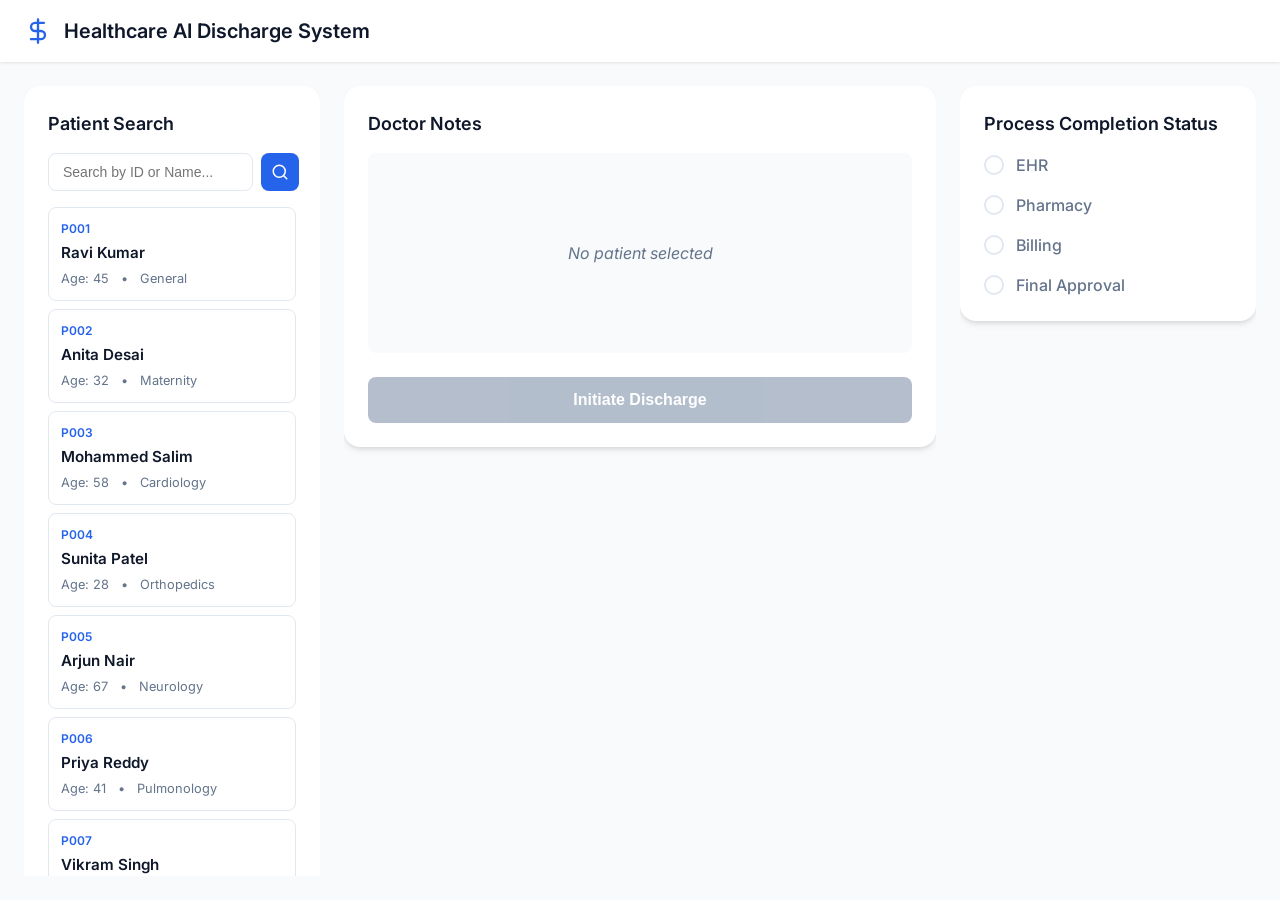
==== Healthcare_Discharge_System/web_dashboard/index.html @ d28fc40a "Initial commit: Healthcare AI Discharge System" ====
<!DOCTYPE html>
<html lang="en">
<head>
    <meta charset="UTF-8">
    <meta name="viewport" content="width=device-width, initial-scale=1.0">
    <title>Healthcare AI Discharge Management</title>
    <link href="https://fonts.googleapis.com/css2?family=Inter:wght@400;500;600;700&display=swap" rel="stylesheet">
    <link rel="stylesheet" href="style.css">
</head>
<body>
    <header class="app-header">
        <div class="logo">
            <svg xmlns="http://www.w3.org/2000/svg" width="28" height="28" viewBox="0 0 24 24" fill="none" stroke="currentColor" stroke-width="2" stroke-linecap="round" stroke-linejoin="round"><path d="M12 2v20M17 5H9.5a3.5 3.5 0 0 0 0 7h5a3.5 3.5 0 0 1 0 7H6"/></svg>
            <h1>Healthcare AI Discharge System</h1>
        </div>
    </header>
    
    <main class="dashboard-grid">
        <!-- Left Panel: Patient Search -->
        <section class="panel left-panel">
            <div class="card">
                <h2>Patient Search</h2>
                <div class="search-box">
                    <input type="text" id="searchInput" placeholder="Search by ID or Name...">
                    <button id="searchBtn">
                        <svg xmlns="http://www.w3.org/2000/svg" width="18" height="18" viewBox="0 0 24 24" fill="none" stroke="currentColor" stroke-width="2" stroke-linecap="round" stroke-linejoin="round"><circle cx="11" cy="11" r="8"></circle><line x1="21" y1="21" x2="16.65" y2="16.65"></line></svg>
                    </button>
                </div>
                <div class="patient-list" id="patientList">
                    <!-- Populated by JS -->
                </div>
            </div>
        </section>

        <!-- Center Panel: Doctor Notes / Processing -->
        <section class="panel center-panel">
            <!-- State 1: Doctor Notes -->
            <div class="card" id="doctorNotesCard">
                <h2>Doctor Notes</h2>
                <div id="notesContent" class="notes-content empty-state">
                    No patient selected
                </div>
                <button id="initiateDischargeBtn" class="primary-btn" disabled>Initiate Discharge</button>
            </div>
            
            <!-- State 2: Processing -->
            <div class="card hidden slide-up" id="processingCard">
                <h2>Discharge Processing</h2>
                <div class="progress-container">
                    <div class="progress-bar-bg">
                        <div class="progress-bar-fill" id="progressBarFill"></div>
                    </div>
                    <span id="progressText">0%</span>
                </div>
                <div class="steps-list" id="stepsList">
                    <!-- Populated by JS -->
                </div>
            </div>

            <!-- State 3: Success & Invoice -->
            <div class="success-wrapper hidden slide-up" id="successWrapper">
                <div class="card success-card fade-in">
                    <div class="success-icon-large">
                        <svg xmlns="http://www.w3.org/2000/svg" width="48" height="48" viewBox="0 0 24 24" fill="none" stroke="white" stroke-width="2" stroke-linecap="round" stroke-linejoin="round"><path d="M22 11.08V12a10 10 0 1 1-5.93-9.14"></path><polyline points="22 4 12 14.01 9 11.01"></polyline></svg>
                    </div>
                    <h2>Patient Ready for Discharge</h2>
                    <p>All discharge validations completed successfully.</p>
                </div>
                
                <div class="card invoice-card fade-in mt-4">
                    <h2>Invoice</h2>
                    <div class="invoice-details" id="invoiceDetails">
                        <!-- Populated by JS -->
                    </div>
                    <div class="invoice-actions mt-4">
                        <button class="secondary-btn" id="downloadPdfBtn">
                            <svg xmlns="http://www.w3.org/2000/svg" width="18" height="18" viewBox="0 0 24 24" fill="none" stroke="currentColor" stroke-width="2" stroke-linecap="round" stroke-linejoin="round"><path d="M14 2H6a2 2 0 0 0-2 2v16a2 2 0 0 0 2 2h12a2 2 0 0 0 2-2V8z"></path><polyline points="14 2 14 8 20 8"></polyline><line x1="16" y1="13" x2="8" y2="13"></line><line x1="16" y1="17" x2="8" y2="17"></line><polyline points="10 9 9 9 8 9"></polyline></svg>
                            Download Invoice (PDF)
                        </button>
                    </div>
                </div>
            </div>

            <!-- State 4: Error / Blocked -->
            <div class="error-wrapper hidden slide-up" id="errorWrapper">
                <div class="card error-card fade-in" style="background-color: #FEF2F2; border: 1px solid #FCA5A5; text-align: center; padding: 32px 24px;">
                    <div class="error-icon-large" style="width: 64px; height: 64px; background-color: #EF4444; border-radius: 50%; display: flex; align-items: center; justify-content: center; margin: 0 auto 16px; box-shadow: 0 4px 10px rgba(239, 68, 68, 0.3);">
                        <svg xmlns="http://www.w3.org/2000/svg" width="48" height="48" viewBox="0 0 24 24" fill="none" stroke="white" stroke-width="2" stroke-linecap="round" stroke-linejoin="round"><line x1="18" y1="6" x2="6" y2="18"></line><line x1="6" y1="6" x2="18" y2="18"></line></svg>
                    </div>
                    <h2 style="color: #991B1B; margin-bottom: 8px;">Discharge Blocked</h2>
                    <p id="errorMessage" style="color: #B91C1C;">Reason goes here</p>
                </div>
            </div>

            <!-- Alerts Box -->
            <div class="card mt-4 hidden slide-up" id="alertsCard" style="border-left: 4px solid #F59E0B;">
                <h3 style="margin-bottom: 12px; display: flex; align-items: center; gap: 8px;">
                    <svg xmlns="http://www.w3.org/2000/svg" width="20" height="20" viewBox="0 0 24 24" fill="none" stroke="#F59E0B" stroke-width="2" stroke-linecap="round" stroke-linejoin="round"><path d="M10.29 3.86L1.82 18a2 2 0 0 0 1.71 3h16.94a2 2 0 0 0 1.71-3L13.71 3.86a2 2 0 0 0-3.42 0z"></path><line x1="12" y1="9" x2="12" y2="13"></line><line x1="12" y1="17" x2="12.01" y2="17"></line></svg>
                    Process Alerts
                </h3>
                <div id="alertsList" style="display: flex; flex-direction: column; gap: 8px;">
                    <!-- Alerts populated by JS -->
                </div>
            </div>
        </section>

        <!-- Right Panel: Process Status -->
        <section class="panel right-panel">
            <div class="card" id="statusCard">
                <h2>Process Completion Status</h2>
                <ul class="module-status-list mt-4">
                    <li id="status-ehr" class="module-item">
                        <div class="status-indicator"></div>
                        <span>EHR</span>
                    </li>
                    <li id="status-pharmacy" class="module-item">
                        <div class="status-indicator"></div>
                        <span>Pharmacy</span>
                    </li>
                    <li id="status-billing" class="module-item">
                        <div class="status-indicator"></div>
                        <span>Billing</span>
                    </li>
                    <li id="status-final" class="module-item">
                        <div class="status-indicator"></div>
                        <span>Final Approval</span>
                    </li>
                </ul>
            </div>
        </section>
    </main>
    
    <!-- Modal for Invoice Preview -->
    <div id="invoiceModal" class="modal hidden fade-in">
        <div class="modal-content slide-up">
            <div class="modal-header">
                <h2>Invoice Preview</h2>
                <button class="close-btn" id="closeModalBtn">&times;</button>
            </div>
            <div class="invoice-preview" id="invoicePreviewContent">
               <!-- Dynamic Invoice HTML -->
            </div>
            <div class="modal-actions">
                <button class="primary-btn" id="printInvoiceBtn">Print Invoice</button>
            </div>
        </div>
    </div>

    <script src="app.js"></script>
</body>
</html>
---- Healthcare_Discharge_System/web_dashboard/style.css ----
:root {
    --primary: #2563EB;
    --primary-hover: #1D4ED8;
    --success: #22C55E;
    --success-light: #DCFCE7;
    --warning: #F59E0B;
    --bg-color: #F8FAFC;
    --card-bg: #FFFFFF;
    --text-main: #0F172A;
    --text-muted: #64748B;
    --border-color: #E2E8F0;
    --radius: 16px;
    --radius-sm: 8px;
    --shadow: 0 4px 6px -1px rgba(0, 0, 0, 0.1), 0 2px 4px -1px rgba(0, 0, 0, 0.06);
    --shadow-hover: 0 10px 15px -3px rgba(0, 0, 0, 0.1), 0 4px 6px -2px rgba(0, 0, 0, 0.05);
}

* {
    box-sizing: border-box;
    margin: 0;
    padding: 0;
}

body {
    font-family: 'Inter', -apple-system, BlinkMacSystemFont, "Segoe UI", Roboto, sans-serif;
    background-color: var(--bg-color);
    color: var(--text-main);
    line-height: 1.5;
    height: 100vh;
    display: flex;
    flex-direction: column;
}

.mt-4 { margin-top: 1rem; }

/* Header */
.app-header {
    background-color: var(--card-bg);
    padding: 16px 24px;
    box-shadow: 0 1px 3px 0 rgba(0, 0, 0, 0.1);
    z-index: 10;
}

.logo {
    display: flex;
    align-items: center;
    gap: 12px;
    color: var(--primary);
}

.logo h1 {
    font-size: 1.25rem;
    font-weight: 600;
    color: var(--text-main);
}

/* Layout */
.dashboard-grid {
    display: grid;
    grid-template-columns: 1fr 2fr 1fr;
    gap: 24px;
    padding: 24px;
    flex: 1;
    overflow: hidden;
}

.panel {
    display: flex;
    flex-direction: column;
    gap: 24px;
    overflow-y: auto;
}

.card {
    background-color: var(--card-bg);
    border-radius: var(--radius);
    padding: 24px;
    box-shadow: var(--shadow);
    transition: box-shadow 0.2s ease, transform 0.2s ease;
}

.card:hover {
    box-shadow: var(--shadow-hover);
}

h2 {
    font-size: 1.125rem;
    font-weight: 600;
    margin-bottom: 16px;
    color: var(--text-main);
}

/* Patient Search */
.search-box {
    display: flex;
    gap: 8px;
    margin-bottom: 16px;
}

.search-box input {
    flex: 1;
    padding: 10px 14px;
    border: 1px solid var(--border-color);
    border-radius: var(--radius-sm);
    font-size: 0.875rem;
    outline: none;
    transition: border-color 0.2s ease;
}

.search-box input:focus {
    border-color: var(--primary);
}

.search-box button {
    background-color: var(--primary);
    color: white;
    border: none;
    padding: 10px;
    border-radius: var(--radius-sm);
    cursor: pointer;
    display: flex;
    align-items: center;
    justify-content: center;
    transition: background-color 0.2s ease;
}

.search-box button:hover {
    background-color: var(--primary-hover);
}

.patient-list {
    display: flex;
    flex-direction: column;
    gap: 8px;
}

.patient-row {
    padding: 12px;
    border: 1px solid var(--border-color);
    border-radius: var(--radius-sm);
    cursor: pointer;
    transition: all 0.2s ease;
}

.patient-row:hover {
    background-color: #F1F5F9;
}

.patient-row.selected {
    background-color: var(--primary);
    color: white;
    border-color: var(--primary);
}

.patient-row.selected .text-muted {
    color: #E0E7FF;
}

.patient-id {
    font-size: 0.75rem;
    font-weight: 600;
    color: var(--primary);
    margin-bottom: 4px;
}

.patient-row.selected .patient-id {
    color: white;
}

.patient-name {
    font-weight: 600;
    font-size: 0.95rem;
}

.patient-details {
    font-size: 0.8rem;
    color: var(--text-muted);
    display: flex;
    gap: 12px;
    margin-top: 4px;
}

/* Notes Content */
.notes-content {
    background-color: #F8FAFC;
    border-radius: var(--radius-sm);
    padding: 16px;
    margin-bottom: 24px;
    min-height: 200px;
}

.notes-content.empty-state {
    display: flex;
    align-items: center;
    justify-content: center;
    color: var(--text-muted);
    font-style: italic;
}

.note-section {
    margin-bottom: 16px;
}
.note-section:last-child {
    margin-bottom: 0;
}
.note-section h3 {
    font-size: 0.85rem;
    color: var(--text-muted);
    text-transform: uppercase;
    letter-spacing: 0.5px;
    margin-bottom: 4px;
}
.note-section p {
    font-size: 0.95rem;
}

/* Buttons */
.primary-btn {
    width: 100%;
    background-color: var(--primary);
    color: white;
    border: none;
    padding: 14px;
    border-radius: var(--radius-sm);
    font-weight: 600;
    font-size: 1rem;
    cursor: pointer;
    transition: all 0.2s ease;
}

.primary-btn:hover:not(:disabled) {
    background-color: var(--primary-hover);
    transform: translateY(-1px);
    box-shadow: 0 4px 6px rgba(37, 99, 235, 0.2);
}

.primary-btn:disabled {
    background-color: #94A3B8;
    cursor: not-allowed;
    opacity: 0.7;
}

.secondary-btn {
    width: 100%;
    background-color: white;
    color: var(--text-main);
    border: 1px solid var(--border-color);
    padding: 12px;
    border-radius: var(--radius-sm);
    font-weight: 600;
    font-size: 0.95rem;
    cursor: pointer;
    display: flex;
    align-items: center;
    justify-content: center;
    gap: 8px;
    transition: all 0.2s ease;
}

.secondary-btn:hover {
    background-color: #F1F5F9;
}

/* Progress bar */
.progress-container {
    margin-bottom: 24px;
}

.progress-bar-bg {
    height: 12px;
    background-color: #E2E8F0;
    border-radius: 6px;
    overflow: hidden;
    margin-bottom: 8px;
}

.progress-bar-fill {
    height: 100%;
    width: 0%;
    background-color: var(--primary);
    border-radius: 6px;
    transition: width 0.5s cubic-bezier(0.4, 0, 0.2, 1);
}

#progressText {
    font-size: 0.875rem;
    font-weight: 600;
    color: var(--primary);
    float: right;
}

/* Steps List */
.steps-list {
    display: flex;
    flex-direction: column;
    gap: 12px;
}

.step-item {
    display: flex;
    align-items: center;
    gap: 12px;
    padding: 12px;
    border-radius: var(--radius-sm);
    background-color: #F8FAFC;
    transition: all 0.3s ease;
    opacity: 0.5;
}

.step-item.active {
    opacity: 1;
    background-color: white;
    border: 1px solid var(--border-color);
    box-shadow: 0 1px 2px rgba(0,0,0,0.05);
}

.step-item.completed {
    opacity: 1;
}

.step-icon {
    width: 24px;
    height: 24px;
    display: flex;
    align-items: center;
    justify-content: center;
}

.step-icon svg {
    width: 18px;
    height: 18px;
}

.step-icon.pending svg {
    color: var(--text-muted);
}

.step-icon.active .spinner {
    animation: spin 1s linear infinite;
    color: var(--primary);
}

.step-icon.completed svg {
    color: var(--success);
}

.step-name {
    flex: 1;
    font-size: 0.9rem;
    font-weight: 500;
}

.step-time {
    font-size: 0.75rem;
    color: var(--text-muted);
}

@keyframes spin {
    from { transform: rotate(0deg); }
    to { transform: rotate(360deg); }
}

/* Status Module list */
.module-status-list {
    list-style: none;
    display: flex;
    flex-direction: column;
    gap: 16px;
}

.module-item {
    display: flex;
    align-items: center;
    gap: 12px;
    font-size: 1rem;
    font-weight: 500;
    color: var(--text-muted);
    transition: all 0.3s ease;
}

.module-item.completed {
    color: var(--text-main);
}

.status-indicator {
    width: 20px;
    height: 20px;
    border-radius: 50%;
    border: 2px solid var(--border-color);
    display: flex;
    align-items: center;
    justify-content: center;
    transition: all 0.3s ease;
}

.module-item.completed .status-indicator {
    background-color: var(--success);
    border-color: var(--success);
}

.module-item.completed .status-indicator::after {
    content: '';
    width: 5px;
    height: 10px;
    border: solid white;
    border-width: 0 2px 2px 0;
    transform: rotate(45deg);
    margin-bottom: 2px;
}

/* Success Card */
.success-card {
    background-color: var(--success-light);
    border: 1px solid #BBF7D0;
    text-align: center;
    padding: 32px 24px;
}

.success-icon-large {
    width: 64px;
    height: 64px;
    background-color: var(--success);
    border-radius: 50%;
    display: flex;
    align-items: center;
    justify-content: center;
    margin: 0 auto 16px;
    box-shadow: 0 4px 10px rgba(34, 197, 94, 0.3);
}

.success-card h2 {
    color: #166534;
    margin-bottom: 8px;
}

.success-card p {
    color: #15803D;
}

/* Invoice Details */
.invoice-details {
    background-color: #F8FAFC;
    padding: 16px;
    border-radius: var(--radius-sm);
}

.invoice-row {
    display: flex;
    justify-content: space-between;
    margin-bottom: 8px;
    font-size: 0.9rem;
}

.invoice-row.total {
    margin-top: 12px;
    padding-top: 12px;
    border-top: 1px dashed var(--border-color);
    font-weight: 600;
    font-size: 1.1rem;
}

/* Modal */
.modal {
    position: fixed;
    inset: 0;
    background-color: rgba(0,0,0,0.5);
    z-index: 50;
    display: flex;
    align-items: center;
    justify-content: center;
    backdrop-filter: blur(4px);
}

.modal-content {
    background-color: white;
    border-radius: var(--radius);
    width: 100%;
    max-width: 600px;
    max-height: 90vh;
    overflow-y: auto;
    box-shadow: 0 20px 25px -5px rgba(0, 0, 0, 0.1), 0 10px 10px -5px rgba(0, 0, 0, 0.04);
}

.modal-header {
    display: flex;
    justify-content: space-between;
    align-items: center;
    padding: 20px 24px;
    border-bottom: 1px solid var(--border-color);
}

.modal-header h2 {
    margin: 0;
}

.close-btn {
    background: none;
    border: none;
    font-size: 1.5rem;
    cursor: pointer;
    color: var(--text-muted);
}

.invoice-preview {
    padding: 24px;
}
.invoice-preview-header {
    display: flex;
    justify-content: space-between;
    align-items: flex-start;
    border-bottom: 2px solid var(--border-color);
    padding-bottom: 24px;
    margin-bottom: 24px;
}
.invoice-preview-header img {
    height: 40px;
    margin-bottom: 12px;
}
.invoice-meta {
    text-align: right;
    color: var(--text-muted);
    font-size: 0.85rem;
}

.invoice-table {
    width: 100%;
    border-collapse: collapse;
    margin-bottom: 24px;
}
.invoice-table th, .invoice-table td {
    padding: 12px;
    text-align: left;
    border-bottom: 1px solid var(--border-color);
}
.invoice-table th {
    font-weight: 600;
    color: var(--text-muted);
}
.invoice-table td.amount {
    text-align: right;
}
.invoice-table th.amount {
    text-align: right;
}

.modal-actions {
    padding: 20px 24px;
    border-top: 1px solid var(--border-color);
    display: flex;
    justify-content: flex-end;
}

.modal-actions button {
    width: auto;
    padding: 10px 24px;
}

/* Utilities */
.hidden { display: none !important; }

/* Animations */
.fade-in {
    animation: fadeIn 0.4s ease forwards;
}

.slide-up {
    animation: slideUp 0.5s cubic-bezier(0.16, 1, 0.3, 1) forwards;
}

@keyframes fadeIn {
    from { opacity: 0; }
    to { opacity: 1; }
}

@keyframes slideUp {
    from {
        opacity: 0;
        transform: translateY(20px);
    }
    to {
        opacity: 1;
        transform: translateY(0);
    }
}
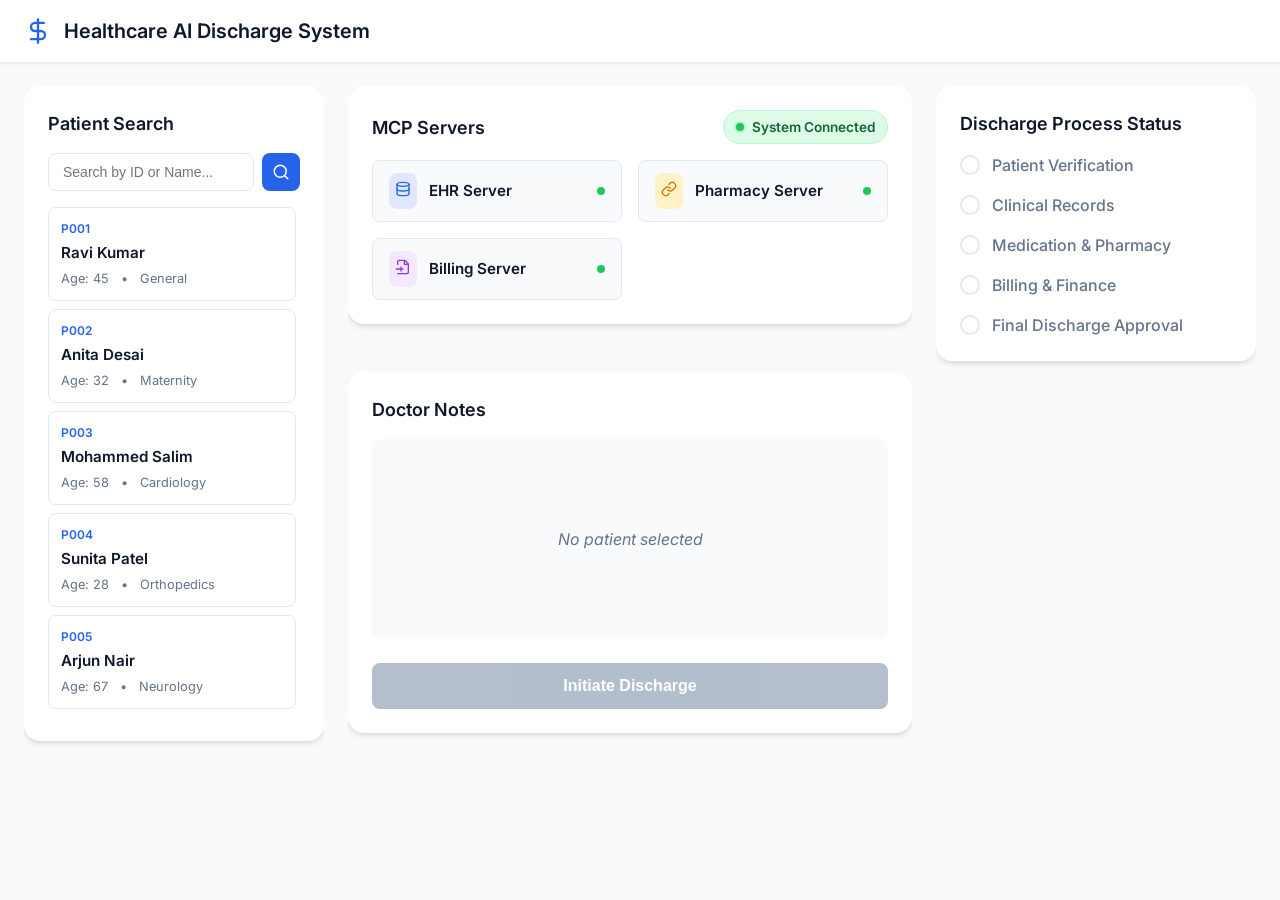
==== commit a9107f38: "Update UI elements, fix workflow null reference, and correct allergy data for P001" ====
--- a/Healthcare_Discharge_System/web_dashboard/index.html
+++ b/Healthcare_Discharge_System/web_dashboard/index.html
@@ -1,5 +1,6 @@
 <!DOCTYPE html>
 <html lang="en">
+
 <head>
     <meta charset="UTF-8">
     <meta name="viewport" content="width=device-width, initial-scale=1.0">
@@ -7,14 +8,18 @@
     <link href="https://fonts.googleapis.com/css2?family=Inter:wght@400;500;600;700&display=swap" rel="stylesheet">
     <link rel="stylesheet" href="style.css">
 </head>
+
 <body>
     <header class="app-header">
         <div class="logo">
-            <svg xmlns="http://www.w3.org/2000/svg" width="28" height="28" viewBox="0 0 24 24" fill="none" stroke="currentColor" stroke-width="2" stroke-linecap="round" stroke-linejoin="round"><path d="M12 2v20M17 5H9.5a3.5 3.5 0 0 0 0 7h5a3.5 3.5 0 0 1 0 7H6"/></svg>
+            <svg xmlns="http://www.w3.org/2000/svg" width="28" height="28" viewBox="0 0 24 24" fill="none"
+                stroke="currentColor" stroke-width="2" stroke-linecap="round" stroke-linejoin="round">
+                <path d="M12 2v20M17 5H9.5a3.5 3.5 0 0 0 0 7h5a3.5 3.5 0 0 1 0 7H6" />
+            </svg>
             <h1>Healthcare AI Discharge System</h1>
         </div>
     </header>
-    
+
     <main class="dashboard-grid">
         <!-- Left Panel: Patient Search -->
         <section class="panel left-panel">
@@ -23,7 +28,11 @@
                 <div class="search-box">
                     <input type="text" id="searchInput" placeholder="Search by ID or Name...">
                     <button id="searchBtn">
-                        <svg xmlns="http://www.w3.org/2000/svg" width="18" height="18" viewBox="0 0 24 24" fill="none" stroke="currentColor" stroke-width="2" stroke-linecap="round" stroke-linejoin="round"><circle cx="11" cy="11" r="8"></circle><line x1="21" y1="21" x2="16.65" y2="16.65"></line></svg>
+                        <svg xmlns="http://www.w3.org/2000/svg" width="18" height="18" viewBox="0 0 24 24" fill="none"
+                            stroke="currentColor" stroke-width="2" stroke-linecap="round" stroke-linejoin="round">
+                            <circle cx="11" cy="11" r="8"></circle>
+                            <line x1="21" y1="21" x2="16.65" y2="16.65"></line>
+                        </svg>
                     </button>
                 </div>
                 <div class="patient-list" id="patientList">
@@ -34,6 +43,91 @@
 
         <!-- Center Panel: Doctor Notes / Processing -->
         <section class="panel center-panel">
+
+            <!-- State 0: MCP Connection & Servers -->
+            <div class="card" id="mcpCard" style="margin-bottom: 24px;">
+                <div style="display: flex; justify-content: space-between; align-items: center; margin-bottom: 16px;">
+                    <h2 style="margin: 0;">MCP Servers</h2>
+                    <div
+                        style="display: flex; align-items: center; gap: 8px; padding: 6px 12px; background: var(--success-light); border-radius: 20px; border: 1px solid #BBF7D0;">
+                        <span
+                            style="height: 8px; width: 8px; border-radius: 50%; background-color: var(--success); box-shadow: 0 0 0 2px rgba(34,197,94,0.2);"></span>
+                        <span style="font-size: 0.85rem; font-weight: 600; color: #166534;">System Connected</span>
+                    </div>
+                </div>
+
+                <div class="server-cards-grid"
+                    style="display: grid; grid-template-columns: repeat(auto-fit, minmax(220px, 1fr)); gap: 16px;">
+
+                    <!-- EHR SQLite Server -->
+                    <div id="mcp-ehr" class="server-card hover-lift"
+                        style="border: 1px solid var(--border-color); border-radius: var(--radius-sm); padding: 12px 16px; background: #F8FAFC; cursor: pointer;">
+                        <div style="display: flex; align-items: center; justify-content: space-between;">
+                            <div style="display: flex; align-items: center; gap: 12px;">
+                                <div
+                                    style="background: #E0E7FF; padding: 6px; border-radius: 8px; color: var(--primary);">
+                                    <svg xmlns="http://www.w3.org/2000/svg" width="16" height="16" viewBox="0 0 24 24"
+                                        fill="none" stroke="currentColor" stroke-width="2" stroke-linecap="round"
+                                        stroke-linejoin="round">
+                                        <ellipse cx="12" cy="5" rx="9" ry="3"></ellipse>
+                                        <path d="M21 12c0 1.66-4 3-9 3s-9-1.34-9-3"></path>
+                                        <path d="M3 5v14c0 1.66 4 3 9 3s9-1.34 9-3V5"></path>
+                                    </svg>
+                                </div>
+                                <h3 style="font-size: 0.95rem; font-weight: 600; margin: 0;">EHR Server</h3>
+                            </div>
+                            <div class="server-indicator"
+                                style="height: 8px; width: 8px; border-radius: 50%; background-color: var(--success);">
+                            </div>
+                        </div>
+                    </div>
+
+                    <!-- Pharmacy API Server -->
+                    <div id="mcp-pharmacy" class="server-card hover-lift"
+                        style="border: 1px solid var(--border-color); border-radius: var(--radius-sm); padding: 12px 16px; background: #F8FAFC; cursor: pointer;">
+                        <div style="display: flex; align-items: center; justify-content: space-between;">
+                            <div style="display: flex; align-items: center; gap: 12px;">
+                                <div style="background: #FEF3C7; padding: 6px; border-radius: 8px; color: #D97706;">
+                                    <svg xmlns="http://www.w3.org/2000/svg" width="16" height="16" viewBox="0 0 24 24"
+                                        fill="none" stroke="currentColor" stroke-width="2" stroke-linecap="round"
+                                        stroke-linejoin="round">
+                                        <path d="M10 13a5 5 0 0 0 7.54.54l3-3a5 5 0 0 0-7.07-7.07l-1.72 1.71"></path>
+                                        <path d="M14 11a5 5 0 0 0-7.54-.54l-3 3a5 5 0 0 0 7.07 7.07l1.71-1.71"></path>
+                                    </svg>
+                                </div>
+                                <h3 style="font-size: 0.95rem; font-weight: 600; margin: 0;">Pharmacy Server</h3>
+                            </div>
+                            <div class="server-indicator"
+                                style="height: 8px; width: 8px; border-radius: 50%; background-color: var(--success);">
+                            </div>
+                        </div>
+                    </div>
+
+                    <!-- FileSystem Server -->
+                    <div id="mcp-billing" class="server-card hover-lift"
+                        style="border: 1px solid var(--border-color); border-radius: var(--radius-sm); padding: 12px 16px; background: #F8FAFC; cursor: pointer;">
+                        <div style="display: flex; align-items: center; justify-content: space-between;">
+                            <div style="display: flex; align-items: center; gap: 12px;">
+                                <div style="background: #F3E8FF; padding: 6px; border-radius: 8px; color: #9333EA;">
+                                    <svg xmlns="http://www.w3.org/2000/svg" width="16" height="16" viewBox="0 0 24 24"
+                                        fill="none" stroke="currentColor" stroke-width="2" stroke-linecap="round"
+                                        stroke-linejoin="round">
+                                        <path d="M4 22h14a2 2 0 0 0 2-2V7.5L14.5 2H6a2 2 0 0 0-2 2v4"></path>
+                                        <polyline points="14 2 14 8 20 8"></polyline>
+                                        <path d="M2 15h10"></path>
+                                        <path d="M9 18v-6"></path>
+                                    </svg>
+                                </div>
+                                <h3 style="font-size: 0.95rem; font-weight: 600; margin: 0;">Billing Server</h3>
+                            </div>
+                            <div class="server-indicator"
+                                style="height: 8px; width: 8px; border-radius: 50%; background-color: var(--success);">
+                            </div>
+                        </div>
+                    </div>
+                </div>
+            </div>
+
             <!-- State 1: Doctor Notes -->
             <div class="card" id="doctorNotesCard">
                 <h2>Doctor Notes</h2>
@@ -42,7 +136,7 @@
                 </div>
                 <button id="initiateDischargeBtn" class="primary-btn" disabled>Initiate Discharge</button>
             </div>
-            
+
             <!-- State 2: Processing -->
             <div class="card hidden slide-up" id="processingCard">
                 <h2>Discharge Processing</h2>
@@ -57,16 +151,88 @@
                 </div>
             </div>
 
-            <!-- State 3: Success & Invoice -->
+
+
+            <!-- State 4: Error / Blocked -->
+            <div class="error-wrapper hidden slide-up" id="errorWrapper">
+                <div class="card error-card fade-in"
+                    style="background-color: #FEF2F2; border: 1px solid #FCA5A5; text-align: center; padding: 32px 24px;">
+                    <div class="error-icon-large"
+                        style="width: 64px; height: 64px; background-color: #EF4444; border-radius: 50%; display: flex; align-items: center; justify-content: center; margin: 0 auto 16px; box-shadow: 0 4px 10px rgba(239, 68, 68, 0.3);">
+                        <svg xmlns="http://www.w3.org/2000/svg" width="48" height="48" viewBox="0 0 24 24" fill="none"
+                            stroke="white" stroke-width="2" stroke-linecap="round" stroke-linejoin="round">
+                            <line x1="18" y1="6" x2="6" y2="18"></line>
+                            <line x1="6" y1="6" x2="18" y2="18"></line>
+                        </svg>
+                    </div>
+                    <h2 style="color: #991B1B; margin-bottom: 8px;">Discharge Blocked</h2>
+                    <p id="errorMessage" style="color: #B91C1C;">Reason goes here</p>
+                </div>
+            </div>
+
+        </section>
+
+        <!-- Right Panel: Process Status -->
+        <section class="panel right-panel">
+            <div class="card" id="statusCard">
+                <h2>Discharge Process Status</h2>
+                <ul class="module-status-list mt-4">
+                    <li id="status-verification" class="module-item">
+                        <div class="status-indicator"></div>
+                        <span>Patient Verification</span>
+                    </li>
+                    <li id="status-records" class="module-item">
+                        <div class="status-indicator"></div>
+                        <span>Clinical Records</span>
+                    </li>
+                    <li id="status-pharmacy" class="module-item">
+                        <div class="status-indicator"></div>
+                        <span>Medication & Pharmacy</span>
+                    </li>
+                    <li id="status-billing" class="module-item">
+                        <div class="status-indicator"></div>
+                        <span>Billing & Finance</span>
+                    </li>
+                    <li id="status-final" class="module-item">
+                        <div class="status-indicator"></div>
+                        <span>Final Discharge Approval</span>
+                    </li>
+                </ul>
+            </div>
+
+            <!-- Alerts Box -->
+            <div class="card mt-4 hidden slide-up" id="alertsCard" style="border-left: 4px solid #F59E0B;">
+                <h3 style="margin-bottom: 12px; display: flex; align-items: center; gap: 8px;">
+                    <svg xmlns="http://www.w3.org/2000/svg" width="20" height="20" viewBox="0 0 24 24" fill="none"
+                        stroke="#F59E0B" stroke-width="2" stroke-linecap="round" stroke-linejoin="round">
+                        <path
+                            d="M10.29 3.86L1.82 18a2 2 0 0 0 1.71 3h16.94a2 2 0 0 0 1.71-3L13.71 3.86a2 2 0 0 0-3.42 0z">
+                        </path>
+                        <line x1="12" y1="9" x2="12" y2="13"></line>
+                        <line x1="12" y1="17" x2="12.01" y2="17"></line>
+                    </svg>
+                    Process Alerts
+                </h3>
+                <div id="alertsList" style="display: flex; flex-direction: column; gap: 8px;">
+                    <!-- Alerts populated by JS -->
+                </div>
+            </div>
+
+            <!-- Success Message Card -->
+            <div class="card success-card fade-in hidden mt-4" id="successMessageCard">
+                <div class="success-icon-large">
+                    <svg xmlns="http://www.w3.org/2000/svg" width="48" height="48" viewBox="0 0 24 24" fill="none"
+                        stroke="white" stroke-width="2" stroke-linecap="round" stroke-linejoin="round">
+                        <path d="M22 11.08V12a10 10 0 1 1-5.93-9.14"></path>
+                        <polyline points="22 4 12 14.01 9 11.01"></polyline>
+                    </svg>
+                </div>
+                <h2>Patient Ready for Discharge</h2>
+                <p>All discharge validations completed successfully.</p>
+            </div>
+
+            <!-- State 3: Success & Invoice (Moved from center panel) -->
             <div class="success-wrapper hidden slide-up" id="successWrapper">
-                <div class="card success-card fade-in">
-                    <div class="success-icon-large">
-                        <svg xmlns="http://www.w3.org/2000/svg" width="48" height="48" viewBox="0 0 24 24" fill="none" stroke="white" stroke-width="2" stroke-linecap="round" stroke-linejoin="round"><path d="M22 11.08V12a10 10 0 1 1-5.93-9.14"></path><polyline points="22 4 12 14.01 9 11.01"></polyline></svg>
-                    </div>
-                    <h2>Patient Ready for Discharge</h2>
-                    <p>All discharge validations completed successfully.</p>
-                </div>
-                
                 <div class="card invoice-card fade-in mt-4">
                     <h2>Invoice</h2>
                     <div class="invoice-details" id="invoiceDetails">
@@ -74,62 +240,23 @@
                     </div>
                     <div class="invoice-actions mt-4">
                         <button class="secondary-btn" id="downloadPdfBtn">
-                            <svg xmlns="http://www.w3.org/2000/svg" width="18" height="18" viewBox="0 0 24 24" fill="none" stroke="currentColor" stroke-width="2" stroke-linecap="round" stroke-linejoin="round"><path d="M14 2H6a2 2 0 0 0-2 2v16a2 2 0 0 0 2 2h12a2 2 0 0 0 2-2V8z"></path><polyline points="14 2 14 8 20 8"></polyline><line x1="16" y1="13" x2="8" y2="13"></line><line x1="16" y1="17" x2="8" y2="17"></line><polyline points="10 9 9 9 8 9"></polyline></svg>
+                            <svg xmlns="http://www.w3.org/2000/svg" width="18" height="18" viewBox="0 0 24 24"
+                                fill="none" stroke="currentColor" stroke-width="2" stroke-linecap="round"
+                                stroke-linejoin="round">
+                                <path d="M14 2H6a2 2 0 0 0-2 2v16a2 2 0 0 0 2 2h12a2 2 0 0 0 2-2V8z"></path>
+                                <polyline points="14 2 14 8 20 8"></polyline>
+                                <line x1="16" y1="13" x2="8" y2="13"></line>
+                                <line x1="16" y1="17" x2="8" y2="17"></line>
+                                <polyline points="10 9 9 9 8 9"></polyline>
+                            </svg>
                             Download Invoice (PDF)
                         </button>
                     </div>
                 </div>
             </div>
-
-            <!-- State 4: Error / Blocked -->
-            <div class="error-wrapper hidden slide-up" id="errorWrapper">
-                <div class="card error-card fade-in" style="background-color: #FEF2F2; border: 1px solid #FCA5A5; text-align: center; padding: 32px 24px;">
-                    <div class="error-icon-large" style="width: 64px; height: 64px; background-color: #EF4444; border-radius: 50%; display: flex; align-items: center; justify-content: center; margin: 0 auto 16px; box-shadow: 0 4px 10px rgba(239, 68, 68, 0.3);">
-                        <svg xmlns="http://www.w3.org/2000/svg" width="48" height="48" viewBox="0 0 24 24" fill="none" stroke="white" stroke-width="2" stroke-linecap="round" stroke-linejoin="round"><line x1="18" y1="6" x2="6" y2="18"></line><line x1="6" y1="6" x2="18" y2="18"></line></svg>
-                    </div>
-                    <h2 style="color: #991B1B; margin-bottom: 8px;">Discharge Blocked</h2>
-                    <p id="errorMessage" style="color: #B91C1C;">Reason goes here</p>
-                </div>
-            </div>
-
-            <!-- Alerts Box -->
-            <div class="card mt-4 hidden slide-up" id="alertsCard" style="border-left: 4px solid #F59E0B;">
-                <h3 style="margin-bottom: 12px; display: flex; align-items: center; gap: 8px;">
-                    <svg xmlns="http://www.w3.org/2000/svg" width="20" height="20" viewBox="0 0 24 24" fill="none" stroke="#F59E0B" stroke-width="2" stroke-linecap="round" stroke-linejoin="round"><path d="M10.29 3.86L1.82 18a2 2 0 0 0 1.71 3h16.94a2 2 0 0 0 1.71-3L13.71 3.86a2 2 0 0 0-3.42 0z"></path><line x1="12" y1="9" x2="12" y2="13"></line><line x1="12" y1="17" x2="12.01" y2="17"></line></svg>
-                    Process Alerts
-                </h3>
-                <div id="alertsList" style="display: flex; flex-direction: column; gap: 8px;">
-                    <!-- Alerts populated by JS -->
-                </div>
-            </div>
-        </section>
-
-        <!-- Right Panel: Process Status -->
-        <section class="panel right-panel">
-            <div class="card" id="statusCard">
-                <h2>Process Completion Status</h2>
-                <ul class="module-status-list mt-4">
-                    <li id="status-ehr" class="module-item">
-                        <div class="status-indicator"></div>
-                        <span>EHR</span>
-                    </li>
-                    <li id="status-pharmacy" class="module-item">
-                        <div class="status-indicator"></div>
-                        <span>Pharmacy</span>
-                    </li>
-                    <li id="status-billing" class="module-item">
-                        <div class="status-indicator"></div>
-                        <span>Billing</span>
-                    </li>
-                    <li id="status-final" class="module-item">
-                        <div class="status-indicator"></div>
-                        <span>Final Approval</span>
-                    </li>
-                </ul>
-            </div>
         </section>
     </main>
-    
+
     <!-- Modal for Invoice Preview -->
     <div id="invoiceModal" class="modal hidden fade-in">
         <div class="modal-content slide-up">
@@ -138,7 +265,7 @@
                 <button class="close-btn" id="closeModalBtn">&times;</button>
             </div>
             <div class="invoice-preview" id="invoicePreviewContent">
-               <!-- Dynamic Invoice HTML -->
+                <!-- Dynamic Invoice HTML -->
             </div>
             <div class="modal-actions">
                 <button class="primary-btn" id="printInvoiceBtn">Print Invoice</button>
@@ -148,4 +275,5 @@
 
     <script src="app.js"></script>
 </body>
-</html>
+
+</html>
--- a/Healthcare_Discharge_System/web_dashboard/style.css
+++ b/Healthcare_Discharge_System/web_dashboard/style.css
@@ -31,7 +31,9 @@
     flex-direction: column;
 }
 
-.mt-4 { margin-top: 1rem; }
+.mt-4 {
+    margin-top: 1rem;
+}
 
 /* Header */
 .app-header {
@@ -57,7 +59,7 @@
 /* Layout */
 .dashboard-grid {
     display: grid;
-    grid-template-columns: 1fr 2fr 1fr;
+    grid-template-columns: 300px 2.5fr 320px;
     gap: 24px;
     padding: 24px;
     flex: 1;
@@ -77,6 +79,7 @@
     padding: 24px;
     box-shadow: var(--shadow);
     transition: box-shadow 0.2s ease, transform 0.2s ease;
+    flex-shrink: 0;
 }
 
 .card:hover {
@@ -132,6 +135,28 @@
     display: flex;
     flex-direction: column;
     gap: 8px;
+    max-height: 510px;
+    overflow-y: auto;
+    padding-right: 4px;
+    /* for scrollbar */
+}
+
+/* Custom Scrollbar for patient list */
+.patient-list::-webkit-scrollbar {
+    width: 6px;
+}
+
+.patient-list::-webkit-scrollbar-track {
+    background: transparent;
+}
+
+.patient-list::-webkit-scrollbar-thumb {
+    background: #CBD5E1;
+    border-radius: 4px;
+}
+
+.patient-list::-webkit-scrollbar-thumb:hover {
+    background: #94A3B8;
 }
 
 .patient-row {
@@ -200,9 +225,11 @@
 .note-section {
     margin-bottom: 16px;
 }
+
 .note-section:last-child {
     margin-bottom: 0;
 }
+
 .note-section h3 {
     font-size: 0.85rem;
     color: var(--text-muted);
@@ -210,6 +237,7 @@
     letter-spacing: 0.5px;
     margin-bottom: 4px;
 }
+
 .note-section p {
     font-size: 0.95rem;
 }
@@ -263,7 +291,11 @@
 
 /* Progress bar */
 .progress-container {
-    margin-bottom: 24px;
+    position: sticky;
+    top: 0;
+    background: white;
+    padding-bottom: 15px;
+    z-index: 5;
 }
 
 .progress-bar-bg {
@@ -298,24 +330,30 @@
 
 .step-item {
     display: flex;
-    align-items: center;
-    gap: 12px;
-    padding: 12px;
-    border-radius: var(--radius-sm);
-    background-color: #F8FAFC;
-    transition: all 0.3s ease;
-    opacity: 0.5;
+    align-items: flex-start;
+    gap: 15px;
+    padding: 16px;
+    border-radius: 10px;
+    background: #fff;
+    border-left: 5px solid #2563EB;
+    margin-bottom: 12px;
 }
 
 .step-item.active {
     opacity: 1;
     background-color: white;
     border: 1px solid var(--border-color);
-    box-shadow: 0 1px 2px rgba(0,0,0,0.05);
+    box-shadow: 0 1px 2px rgba(0, 0, 0, 0.05);
 }
 
 .step-item.completed {
-    opacity: 1;
+    border-left: 5px solid #22C55E;
+    background: #F0FDF4;
+}
+
+.step-item.failed {
+    border-left: 5px solid #EF4444;
+    background: #FEF2F2;
 }
 
 .step-icon {
@@ -356,8 +394,13 @@
 }
 
 @keyframes spin {
-    from { transform: rotate(0deg); }
-    to { transform: rotate(360deg); }
+    from {
+        transform: rotate(0deg);
+    }
+
+    to {
+        transform: rotate(360deg);
+    }
 }
 
 /* Status Module list */
@@ -463,7 +506,7 @@
 .modal {
     position: fixed;
     inset: 0;
-    background-color: rgba(0,0,0,0.5);
+    background-color: rgba(0, 0, 0, 0.5);
     z-index: 50;
     display: flex;
     align-items: center;
@@ -475,7 +518,8 @@
     background-color: white;
     border-radius: var(--radius);
     width: 100%;
-    max-width: 600px;
+    max-width: 900px;
+    /* Increased for A4 invoice */
     max-height: 90vh;
     overflow-y: auto;
     box-shadow: 0 20px 25px -5px rgba(0, 0, 0, 0.1), 0 10px 10px -5px rgba(0, 0, 0, 0.04);
@@ -504,6 +548,7 @@
 .invoice-preview {
     padding: 24px;
 }
+
 .invoice-preview-header {
     display: flex;
     justify-content: space-between;
@@ -512,10 +557,27 @@
     padding-bottom: 24px;
     margin-bottom: 24px;
 }
+
 .invoice-preview-header img {
     height: 40px;
     margin-bottom: 12px;
 }
+
+.center-panel {
+    overflow-y: auto;
+    overflow-x: hidden;
+}
+
+#processingCard {
+    position: sticky;
+    top: 0;
+}
+
+#stepsList {
+    height: 420px;
+    overflow-y: auto;
+}
+
 .invoice-meta {
     text-align: right;
     color: var(--text-muted);
@@ -527,18 +589,23 @@
     border-collapse: collapse;
     margin-bottom: 24px;
 }
-.invoice-table th, .invoice-table td {
+
+.invoice-table th,
+.invoice-table td {
     padding: 12px;
     text-align: left;
     border-bottom: 1px solid var(--border-color);
 }
+
 .invoice-table th {
     font-weight: 600;
     color: var(--text-muted);
 }
+
 .invoice-table td.amount {
     text-align: right;
 }
+
 .invoice-table th.amount {
     text-align: right;
 }
@@ -555,8 +622,49 @@
     padding: 10px 24px;
 }
 
+.hover-lift {
+    transition: transform 0.2s ease, box-shadow 0.2s ease, border-color 0.2s ease;
+}
+
+.hover-lift:hover {
+    transform: translateY(-2px);
+    box-shadow: var(--shadow-hover);
+}
+
+@keyframes server-pulse {
+    0% {
+        border-color: var(--border-color);
+        box-shadow: 0 0 0px transparent;
+        transform: scale(1);
+    }
+
+    50% {
+        border-color: var(--primary);
+        box-shadow: 0 0 15px rgba(37, 99, 235, 0.4);
+        transform: scale(1.02);
+    }
+
+    100% {
+        border-color: var(--border-color);
+        box-shadow: 0 0 0px transparent;
+        transform: scale(1);
+    }
+}
+
+.server-active {
+    animation: server-pulse 1.2s infinite ease-in-out;
+    border-color: var(--primary) !important;
+}
+
+.server-active .server-indicator {
+    background-color: var(--warning) !important;
+    box-shadow: 0 0 8px var(--warning);
+}
+
 /* Utilities */
-.hidden { display: none !important; }
+.hidden {
+    display: none !important;
+}
 
 /* Animations */
 .fade-in {
@@ -568,8 +676,13 @@
 }
 
 @keyframes fadeIn {
-    from { opacity: 0; }
-    to { opacity: 1; }
+    from {
+        opacity: 0;
+    }
+
+    to {
+        opacity: 1;
+    }
 }
 
 @keyframes slideUp {
@@ -577,8 +690,9 @@
         opacity: 0;
         transform: translateY(20px);
     }
+
     to {
         opacity: 1;
         transform: translateY(0);
     }
-}
+}
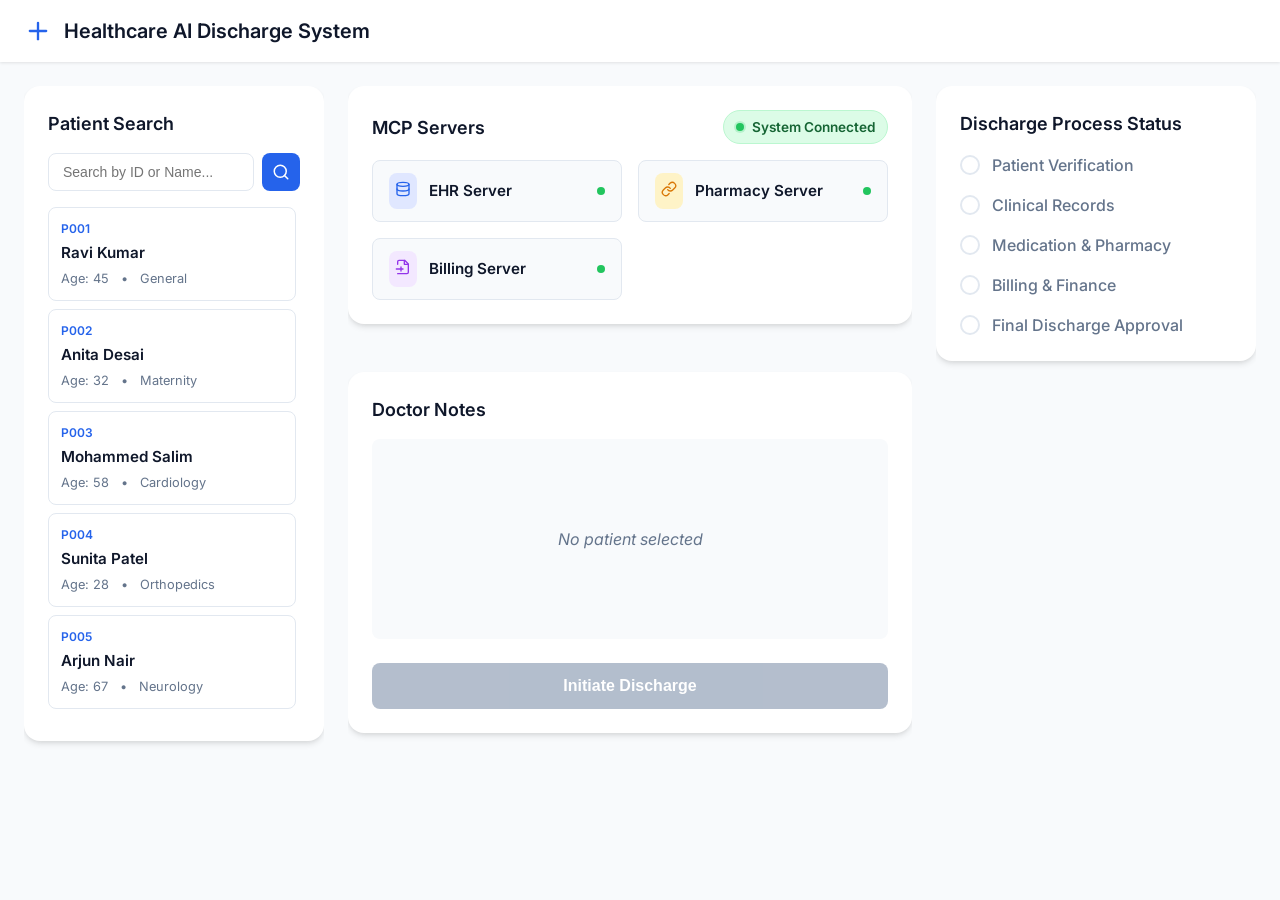
==== commit 6b6248de: "feat: add AMA and RBAC test cases and replace $ with Rupee (₹)" ====
--- a/Healthcare_Discharge_System/web_dashboard/index.html
+++ b/Healthcare_Discharge_System/web_dashboard/index.html
@@ -14,7 +14,8 @@
         <div class="logo">
             <svg xmlns="http://www.w3.org/2000/svg" width="28" height="28" viewBox="0 0 24 24" fill="none"
                 stroke="currentColor" stroke-width="2" stroke-linecap="round" stroke-linejoin="round">
-                <path d="M12 2v20M17 5H9.5a3.5 3.5 0 0 0 0 7h5a3.5 3.5 0 0 1 0 7H6" />
+                <line x1="12" y1="5" x2="12" y2="19"></line>
+                <line x1="5" y1="12" x2="19" y2="12"></line>
             </svg>
             <h1>Healthcare AI Discharge System</h1>
         </div>
@@ -257,6 +258,18 @@
         </section>
     </main>
 
+    <footer class="app-footer hidden" id="evalsFooter">
+        <button id="goToEvalsBtn" class="evals-btn">
+            <svg xmlns="http://www.w3.org/2000/svg" width="18" height="18" viewBox="0 0 24 24" fill="none"
+                stroke="currentColor" stroke-width="2" stroke-linecap="round" stroke-linejoin="round">
+                <line x1="18" y1="20" x2="18" y2="10"></line>
+                <line x1="12" y1="20" x2="12" y2="4"></line>
+                <line x1="6" y1="20" x2="6" y2="14"></line>
+            </svg>
+            Go to Evaluations (Tech)
+        </button>
+    </footer>
+
     <!-- Modal for Invoice Preview -->
     <div id="invoiceModal" class="modal hidden fade-in">
         <div class="modal-content slide-up">
--- a/Healthcare_Discharge_System/web_dashboard/style.css
+++ b/Healthcare_Discharge_System/web_dashboard/style.css
@@ -695,4 +695,204 @@
         opacity: 1;
         transform: translateY(0);
     }
+}
+
+/* Footer & Go to Evals Button */
+.app-footer {
+    background-color: var(--card-bg);
+    padding: 16px 24px;
+    box-shadow: 0 -1px 3px 0 rgba(0, 0, 0, 0.1);
+    display: flex;
+    justify-content: center;
+    align-items: center;
+    z-index: 10;
+    flex-shrink: 0;
+}
+
+.evals-btn {
+    background-color: var(--primary);
+    color: white;
+    border: none;
+    padding: 12px 24px;
+    border-radius: var(--radius-sm);
+    font-weight: 600;
+    font-size: 0.95rem;
+    cursor: pointer;
+    transition: all 0.2s ease;
+    display: inline-flex;
+    align-items: center;
+    gap: 8px;
+    box-shadow: 0 4px 6px rgba(37, 99, 235, 0.1);
+}
+
+.evals-btn:hover {
+    background-color: var(--primary-hover);
+    transform: translateY(-1px);
+    box-shadow: 0 6px 12px rgba(37, 99, 235, 0.2);
+}
+
+/* Evaluations Page Styling */
+.eval-dashboard {
+    flex: 1;
+    overflow-y: auto;
+    padding: 24px;
+    display: flex;
+    flex-direction: column;
+    gap: 24px;
+    max-width: 1200px;
+    margin: 0 auto;
+    width: 100%;
+}
+
+.eval-header-row {
+    display: flex;
+    justify-content: space-between;
+    align-items: center;
+}
+
+.eval-stats-strip {
+    display: grid;
+    grid-template-columns: repeat(3, 1fr);
+    gap: 24px;
+    width: 100%;
+}
+
+.eval-stat-card {
+    background: white;
+    border-radius: var(--radius);
+    padding: 20px 24px;
+    box-shadow: var(--shadow);
+    display: flex;
+    flex-direction: column;
+    gap: 4px;
+}
+
+.eval-stat-card label {
+    font-size: 0.85rem;
+    color: var(--text-muted);
+    font-weight: 600;
+    text-transform: uppercase;
+    letter-spacing: 0.5px;
+}
+
+.eval-stat-card span {
+    font-size: 1.75rem;
+    font-weight: 700;
+    color: var(--text-main);
+}
+
+.eval-table-card {
+    background: white;
+    border-radius: var(--radius);
+    padding: 24px;
+    box-shadow: var(--shadow);
+}
+
+.eval-table {
+    width: 100%;
+    border-collapse: collapse;
+    margin-top: 16px;
+}
+
+.eval-table th {
+    background: #F8FAFC;
+    color: var(--text-muted);
+    font-weight: 600;
+    font-size: 0.9rem;
+    padding: 16px;
+    text-align: left;
+    border-bottom: 2px solid var(--border-color);
+}
+
+.eval-table td {
+    padding: 20px 16px;
+    border-bottom: 1px solid var(--border-color);
+    font-size: 0.95rem;
+    vertical-align: top;
+}
+
+.eval-table tr:last-child td {
+    border-bottom: none;
+}
+
+.row-header {
+    font-weight: 700;
+    color: var(--text-main);
+    background: #F8FAFC;
+    width: 160px;
+    text-transform: uppercase;
+    font-size: 0.85rem;
+    letter-spacing: 0.5px;
+    vertical-align: middle !important;
+    text-align: center;
+    border-right: 2px solid var(--border-color);
+}
+
+.eval-cell {
+    transition: all 0.3s ease;
+    border-radius: var(--radius-sm);
+}
+
+.eval-cell-title {
+    font-weight: 600;
+    color: var(--text-main);
+    margin-bottom: 6px;
+}
+
+.eval-cell-badge {
+    display: inline-flex;
+    align-items: center;
+    gap: 6px;
+    padding: 4px 10px;
+    border-radius: 12px;
+    font-size: 0.85rem;
+    font-weight: 600;
+}
+
+.badge-pass {
+    background-color: #DCFCE7;
+    color: #166534;
+    border: 1px solid #BBF7D0;
+}
+
+.badge-warning {
+    background-color: #FEF3C7;
+    color: #92400E;
+    border: 1px solid #FDE68A;
+}
+
+.badge-failed {
+    background-color: #FEE2E2;
+    color: #991B1B;
+    border: 1px solid #FCA5A5;
+}
+
+.eval-cell-result {
+    font-size: 0.9rem;
+    color: var(--text-muted);
+    margin-top: 4px;
+}
+
+.eval-select-container {
+    display: flex;
+    align-items: center;
+    gap: 12px;
+}
+
+.eval-select {
+    padding: 10px 16px;
+    border-radius: var(--radius-sm);
+    border: 1px solid var(--border-color);
+    background: white;
+    font-family: inherit;
+    font-size: 0.95rem;
+    color: var(--text-main);
+    cursor: pointer;
+    font-weight: 500;
+    outline: none;
+    transition: border-color 0.2s;
+}
+
+.eval-select:focus {
+    border-color: var(--primary);
 }
